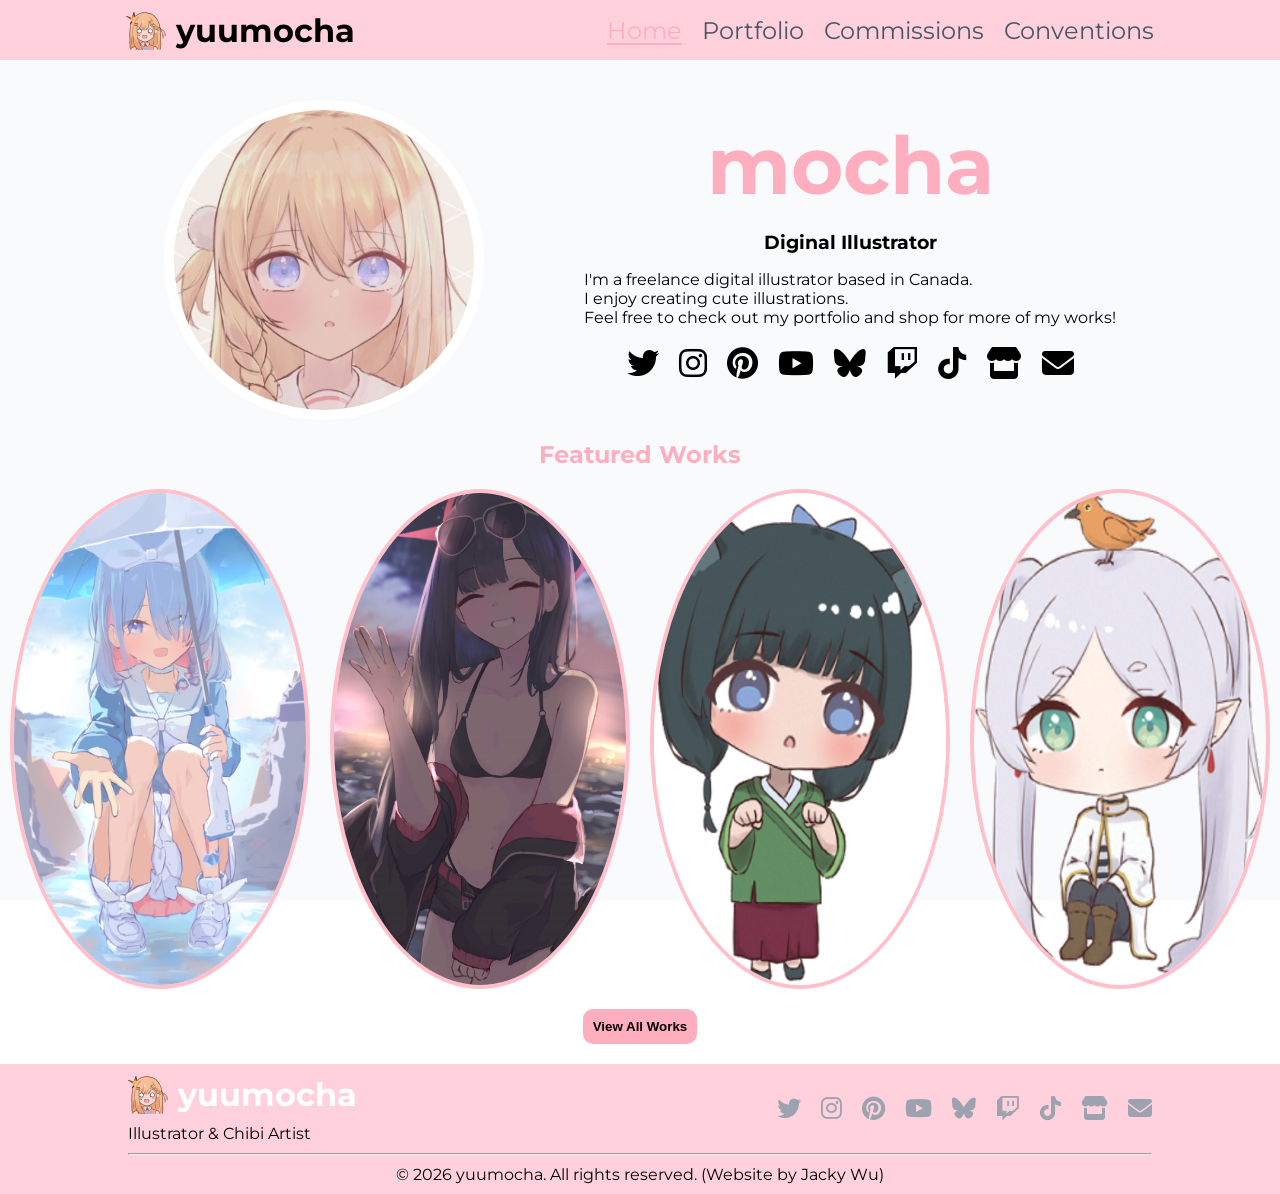
==== index.html @ 51f770c9 "style: transition between profile images on hover" ====
<!doctype html>
<html lang="en">
  <head>
    <meta charset="UTF-8" />
    <meta name="viewport" content="width=device-width, initial-scale=1.0" />
    <title>yuumocha's Portfolio</title>
    <link rel="icon" type="image/png" href="images/profile/profile2.png" />
    <!-- Google Fonts -->
    <link
      href="https://fonts.googleapis.com/css2?family=Montserrat:wght@300;400;500;600;700&family=Playfair+Display:wght@400;500;600;700&display=swap"
      rel="stylesheet"
    />
    <!-- Font Awesome -->
    <link
      rel="stylesheet"
      href="https://cdnjs.cloudflare.com/ajax/libs/font-awesome/6.6.0/css/all.min.css"
    />
    <link rel="stylesheet" href="styles.css" />
  </head>
  <body>
    <div class="body-container">
      <!-- Navigation Bar -->
      <div class="navbar-container">
        <div class="logo-container">
          <img
            src="images/profile/profile2.png"
            alt="portfolio chibi logo"
            class="logo-img"
          />
          <div class="logo-name">yuumocha</div>
        </div>
        <nav class="navbar">
          <ul>
            <li><a href="#" class="active">Home</a></li>
            <li><a href="#">Portfolio</a></li>
            <li><a href="#">Commissions</a></li>
            <li><a href="#">Conventions</a></li>
          </ul>
        </nav>
      </div>

      <!-- Home Page -->
      <div class="page-container">
        <div class="portfolio-summary-container">
          <div class="portfolio-summary-image">
            <img
              src="images/profile/profile.jpg"
              alt="portfolio main image"
              class="profile-image1"
            />
            <img
              src="images/profile/profile1.png"
              alt="portfolio main image 2"
              class="profile-image2"
            />
          </div>
          <div class="portfolio-summary-info">
            <h1>mocha</h1>
            <h3>Diginal Illustrator</h3>
            <p>
              I'm a freelance digital illustrator based in Canada.<br />
              I enjoy creating cute illustrations.<br />
              Feel free to check out my portfolio and shop for more of my
              works!<br />
            </p>
            <div class="socials-navbar main-socials">
              <a href="https://x.com/yuumocha"
                ><i class="fa-brands fa-twitter"></i
              ></a>
              <a href="https://www.instagram.com/yuumochachino/"
                ><i class="fa-brands fa-instagram"></i
              ></a>
              <a href="https://www.pixiv.net/en/users/35984610"
                ><i class="fa-brands fa-pinterest"></i
              ></a>
              <a href="https://www.youtube.com/channel/UCB-SOvIv4w0SZqm8_0Cx8yw"
                ><i class="fa-brands fa-youtube"></i
              ></a>
              <a href="https://bsky.app/profile/mochachino.shop"
                ><i class="fa-brands fa-bluesky"></i
              ></a>
              <a href="https://www.twitch.tv/mangonuggets"
                ><i class="fa-brands fa-twitch"></i
              ></a>
              <a href="https://www.tiktok.com/@yuumocha"
                ><i class="fa-brands fa-tiktok"></i
              ></a>
              <a href="https://mochachino.shop/"
                ><i class="fa-solid fa-store"></i
              ></a>
              <a href="https://mochachino.shop/contact/"
                ><i class="fa-solid fa-envelope"></i
              ></a>
            </div>
          </div>
        </div>
        <div class="featured-works-container">
          <h2>Featured Works</h2>
          <div class="featured-works">
            <figure class="card">
              <img
                src="images/featured/featured1.jpg"
                alt="portfolio featured image 1"
              />
              <figcaption>Digital Illustration</figcaption>
            </figure>
            <figure class="card">
              <img
                src="images/featured/featured2.jpg"
                alt="portfolio featured image 2"
              />
              <figcaption>Digital Illustration</figcaption>
            </figure>
            <figure class="card">
              <img
                src="images/featured/featured3.png"
                alt="portfolio featured image 3"
              />
              <figcaption>Chibi Art</figcaption>
            </figure>
            <figure class="card">
              <img
                src="images/featured/featured4.png"
                alt="portfolio featured image 4"
              />
              <figcaption>Chibi Art</figcaption>
            </figure>
          </div>
          <button>View All Works</button>
        </div>
      </div>

      <!-- Footer -->
      <footer class="footer-container">
        <div class="footer-inner-container">
          <div class="footer-top">
            <div class="footer-brand">
              <div class="logo-container">
                <img
                  src="images/profile/profile2.png"
                  alt="portfolio chibi logo"
                  class="logo-img"
                />
                <div class="logo-name" style="color: white">yuumocha</div>
              </div>
              <div class="footer-brand-description">
                <span>Illustrator & Chibi Artist</span>
              </div>
            </div>
            <div class="socials-navbar">
              <a href="https://x.com/yuumocha"
                ><i class="fa-brands fa-twitter"></i
              ></a>
              <a href="https://www.instagram.com/yuumochachino/"
                ><i class="fa-brands fa-instagram"></i
              ></a>
              <a href="https://www.pixiv.net/en/users/35984610"
                ><i class="fa-brands fa-pinterest"></i
              ></a>
              <a href="https://www.youtube.com/channel/UCB-SOvIv4w0SZqm8_0Cx8yw"
                ><i class="fa-brands fa-youtube"></i
              ></a>
              <a href="https://bsky.app/profile/mochachino.shop"
                ><i class="fa-brands fa-bluesky"></i
              ></a>
              <a href="https://www.twitch.tv/mangonuggets"
                ><i class="fa-brands fa-twitch"></i
              ></a>
              <a href="https://www.tiktok.com/@yuumocha"
                ><i class="fa-brands fa-tiktok"></i
              ></a>
              <a href="https://mochachino.shop/"
                ><i class="fa-solid fa-store"></i
              ></a>
              <a href="https://mochachino.shop/contact/"
                ><i class="fa-solid fa-envelope"></i
              ></a>
            </div>
          </div>
          <hr class="footer-divider" />
          <div class="footer-bottom">
            <span>© 2026 yuumocha. All rights reserved.</span>
            <span>(Website by Jacky Wu)</span>
          </div>
        </div>
      </footer>
    </div>
    <script src="script.js"></script>
  </body>
</html>
---- styles.css ----
/*
Background Colors: #ffffff (White), #f9fafb, #ffe6eb, #ffd1dc
Text Colors: #ffffff, #ffaec0, #9ca3af, #4b5563, #374151, #1f2937, #000000 (Black)
*/

/* CSS Reset */

*,
*::before,
*::after {
  box-sizing: border-box;
}

* {
  margin: 0;
  padding: 0;
}

.body-container {
  font-family: Montserrat, sans-serif;
  background-color: #f9fafb;
  height: 100vh;
  display: flex;
  flex-direction: column;
  justify-content: space-between;
}

/* Navigation Bar */

.navbar-container {
  background-color: #ffd1dc;
  display: flex;
  justify-content: space-around;
  padding-top: 10px;
  padding-bottom: 10px;
  position: fixed;
  width: 100%;
}

.logo-container {
  display: flex;
  align-items: center;
}

.logo-img {
  width: 40px;
  height: 40px;
  margin-right: 10px;
}

.logo-name {
  font-size: 2rem;
  font-weight: bold;
}

.navbar {
  display: flex;
  align-items: center;
}

.navbar > ul {
  display: flex;
  list-style: none;
  gap: 20px;
}

.navbar a {
  display: inline-block;
  font-size: 1.5rem;
  text-decoration: none;
  color: #4b5563;
  position: relative;
  transition:
    color 0.3s ease,
    transform 0.3s ease;
}

.navbar a:hover {
  color: #ffaec0;
  transform: translate(2px, -2px);
}

.navbar a::after {
  content: "";
  position: absolute;
  left: 0;
  bottom: 0;
  width: 0;
  height: 2px;
  background-color: #ffaec0;
}

.navbar a.active {
  color: #ffaec0;
}

.navbar a.active::after {
  width: 100%;
}

/* Footer */

.footer-container {
  background-color: #ffd1dc;
  display: flex;
  justify-content: center;
  align-items: center;
}

.footer-inner-container {
  display: flex;
  flex-direction: column;
  align-items: center;
  width: 80%;
}

.footer-top,
.footer-bottom {
  margin: 10px 0;
}

.footer-top {
  width: 100%;
  display: flex;
  justify-content: space-between;
  align-items: center;
}

.footer-brand > .logo-container {
  margin-bottom: 10px;
}

.socials-navbar {
  display: flex;
  gap: 20px;
}

.socials-navbar a {
  color: #9ca3af;
  font-size: 1.5rem;
  transition:
    color 0.3s ease,
    transform 0.3s ease;
}

.socials-navbar a:hover {
  color: white;
}

.footer-divider {
  width: 100%;
}

/* Home Page */

h1 {
  font-size: 5rem;
  color: #ffaec0;
}

h2 {
  color: #ffaec0;
}

.page-container {
  margin-top: 100px;
  display: flex;
  flex-direction: column;
  justify-content: center;
  align-items: center;
  gap: 20px;
}

.portfolio-summary-container {
  width: 100%;
  display: flex;
  gap: 100px;
  justify-content: center;
}

.portfolio-summary-image {
  width: 320px;
  height: 320px;
}

.portfolio-summary-image > img {
  width: 320px;
  height: 320px;
  border: 10px solid white;
  border-radius: 50%;
}

.profile-image2 {
  display: none;
}

.portfolio-summary-image:hover .profile-image1 {
  display: none;
}

.portfolio-summary-image:hover .profile-image2 {
  display: block;
}

.portfolio-summary-info {
  margin-bottom: 20px;
  display: flex;
  flex-direction: column;
  align-items: center;
  justify-content: space-evenly;
}

.portfolio-summary-info > p {
  max-width: 600px;
}

.main-socials > a {
  font-size: 2rem;
  color: black;
}

.main-socials > a:hover {
  color: #ffaec0;
  transform: translate(2px, -2px);
}

.featured-works-container {
  display: flex;
  flex-direction: column;
  align-items: center;
  gap: 20px;
}

.featured-works {
  display: grid;
  grid-template-columns: repeat(4, 1fr);
  gap: 20px;
}

.card {
  max-width: 300px;
  height: 500px;
  display: flex;
  flex-direction: column;
  align-items: center;
  border: 4px solid pink;
  border-radius: 50%;
  overflow: hidden;
  position: relative;
  transition: border-radius 0.3s ease;
}

.card:hover {
  border-radius: 5px;
  border: 2px solid pink;
}

.card:hover figcaption {
  position: static;
  opacity: 1;
}

figcaption {
  position: absolute;
  bottom: 0;
  opacity: 0;
}

.card > img {
  width: 100%;
  height: 100%;
}

.featured-works-container > button {
  margin-bottom: 20px;
  padding: 10px;
  border-radius: 10px;
  background-color: #ffaec0;
  font-weight: bold;
  cursor: pointer;
  border: none;
}
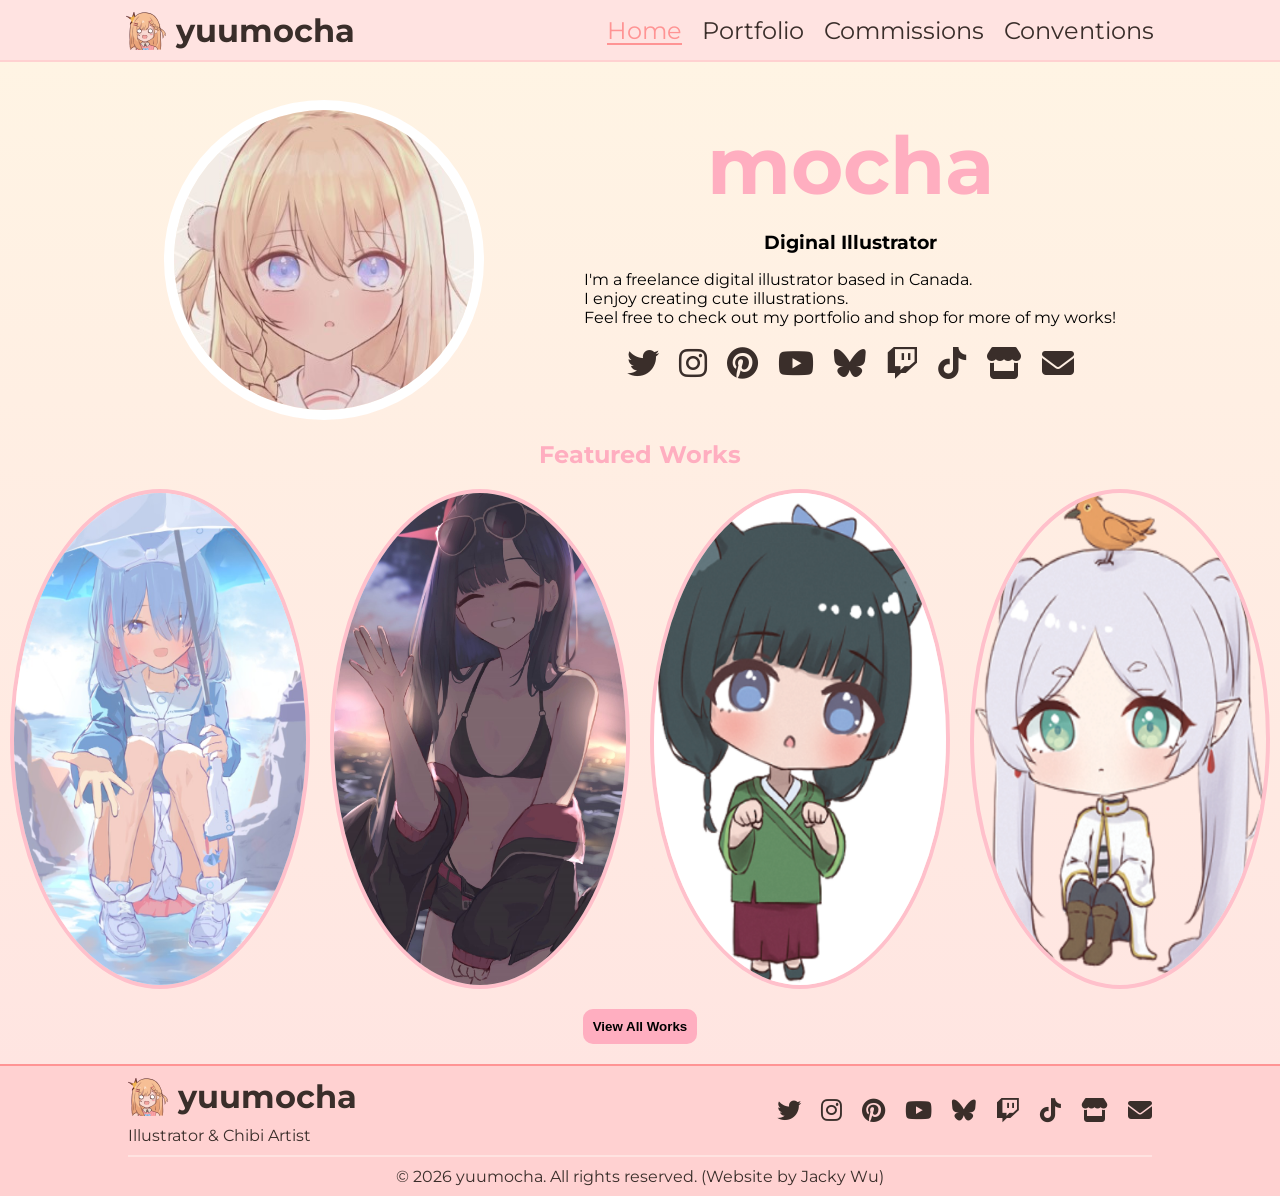
==== commit 10ae887c: "style(footer): use consistent colours for text, hover, and divider" ====
--- a/index.html
+++ b/index.html
@@ -36,6 +36,11 @@
             <li><a href="#">Commissions</a></li>
             <li><a href="#">Conventions</a></li>
           </ul>
+        </nav>
+        <nav class="hamburger-navbar">
+          <hr />
+          <hr />
+          <hr />
         </nav>
       </div>
 
@@ -141,7 +146,7 @@
                   alt="portfolio chibi logo"
                   class="logo-img"
                 />
-                <div class="logo-name" style="color: white">yuumocha</div>
+                <div class="logo-name">yuumocha</div>
               </div>
               <div class="footer-brand-description">
                 <span>Illustrator & Chibi Artist</span>
--- a/styles.css
+++ b/styles.css
@@ -5,6 +5,21 @@
 
 /* CSS Reset */
 
+:root {
+  --primary-palette-color-1: #fff5e4;
+  --primary-palette-color-2: #ffe3e1;
+  --primary-palette-color-3: #ffd1d1;
+  --primary-palette-color-4: #ff9494;
+
+  --text-hover-color: var(--primary-palette-color-4);
+  --text-color: #3a2e2a;
+
+  --navbar-background-color: var(--primary-palette-color-2);
+  --navbar-bottom-border-color: var(--primary-palette-color-3);
+  --footer-top-border-color: var(--primary-palette-color-4);
+  --footer-background-color: var(--primary-palette-color-3);
+}
+
 *,
 *::before,
 *::after {
@@ -16,10 +31,18 @@
   padding: 0;
 }
 
+body {
+  min-height: 100vh;
+  font-family: Montserrat, sans-serif;
+  /* Gradient goes from top to bottom */
+  background: linear-gradient(
+    180deg,
+    var(--primary-palette-color-1) 0%,
+    var(--primary-palette-color-2) 100%
+  );
+}
+
 .body-container {
-  font-family: Montserrat, sans-serif;
-  background-color: #f9fafb;
-  height: 100vh;
   display: flex;
   flex-direction: column;
   justify-content: space-between;
@@ -27,14 +50,21 @@
 
 /* Navigation Bar */
 
+/* Hamburger Menu */
+.hamburger-navbar {
+  display: none;
+}
+
 .navbar-container {
-  background-color: #ffd1dc;
+  background-color: var(--navbar-background-color);
   display: flex;
   justify-content: space-around;
   padding-top: 10px;
   padding-bottom: 10px;
   position: fixed;
   width: 100%;
+  z-index: 9999;
+  border-bottom: 2px solid var(--navbar-bottom-border-color);
 }
 
 .logo-container {
@@ -51,6 +81,7 @@
 .logo-name {
   font-size: 2rem;
   font-weight: bold;
+  color: var(--text-color);
 }
 
 .navbar {
@@ -68,7 +99,7 @@
   display: inline-block;
   font-size: 1.5rem;
   text-decoration: none;
-  color: #4b5563;
+  color: var(--text-color);
   position: relative;
   transition:
     color 0.3s ease,
@@ -76,7 +107,7 @@
 }
 
 .navbar a:hover {
-  color: #ffaec0;
+  color: var(--text-hover-color);
   transform: translate(2px, -2px);
 }
 
@@ -87,11 +118,11 @@
   bottom: 0;
   width: 0;
   height: 2px;
-  background-color: #ffaec0;
+  background-color: var(--text-hover-color);
 }
 
 .navbar a.active {
-  color: #ffaec0;
+  color: var(--text-hover-color);
 }
 
 .navbar a.active::after {
@@ -101,10 +132,12 @@
 /* Footer */
 
 .footer-container {
-  background-color: #ffd1dc;
+  background-color: var(--footer-background-color);
+  color: var(--text-color);
   display: flex;
   justify-content: center;
   align-items: center;
+  border-top: 2px solid var(--footer-top-border-color);
 }
 
 .footer-inner-container {
@@ -136,7 +169,7 @@
 }
 
 .socials-navbar a {
-  color: #9ca3af;
+  color: var(--text-color);
   font-size: 1.5rem;
   transition:
     color 0.3s ease,
@@ -144,10 +177,12 @@
 }
 
 .socials-navbar a:hover {
-  color: white;
+  color: var(--text-hover-color);
+  transform: translate(2px, -2px);
 }
 
 .footer-divider {
+  border: 1px solid var(--primary-palette-color-2);
   width: 100%;
 }
 
@@ -216,12 +251,6 @@
 
 .main-socials > a {
   font-size: 2rem;
-  color: black;
-}
-
-.main-socials > a:hover {
-  color: #ffaec0;
-  transform: translate(2px, -2px);
 }
 
 .featured-works-container {
@@ -280,3 +309,45 @@
   cursor: pointer;
   border: none;
 }
+
+/* Media Queries */
+@media (max-width: 768px) {
+  .navbar {
+    display: none;
+  }
+  .hamburger-navbar {
+    width: 40px;
+    display: flex;
+    flex-direction: column;
+    justify-content: center;
+    gap: 6px;
+  }
+  .portfolio-summary-container {
+    flex-direction: column;
+    align-items: center;
+    gap: 1px;
+  }
+  .portfolio-summary-info > p {
+    text-align: center;
+  }
+  .main-socials {
+    display: grid;
+    grid-template-columns: repeat(3, 1fr);
+  }
+  .featured-works {
+    grid-template-columns: 1fr;
+  }
+  .footer-inner-container {
+    gap: 10px;
+  }
+  .footer-top {
+    flex-direction: column;
+    gap: 10px;
+  }
+  .footer-brand {
+    display: flex;
+    flex-direction: column;
+    align-items: center;
+    justify-content: center;
+  }
+}
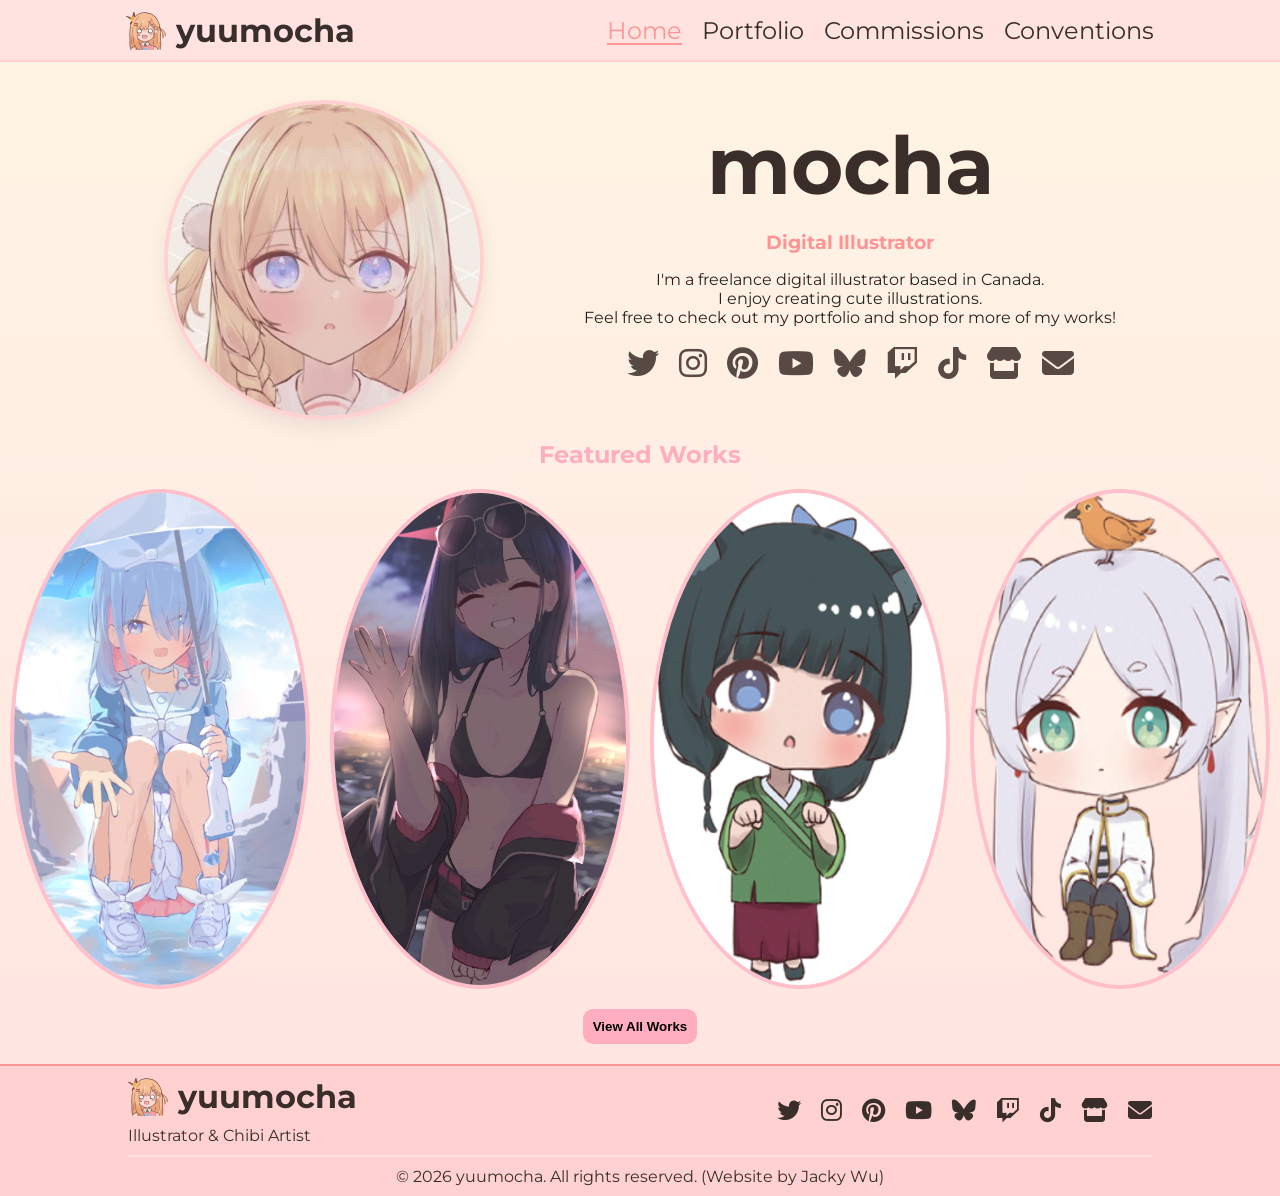
==== commit a7735ce2: "style(portfolio-summary): center align section and turn opacity down slightly for description and li" ====
--- a/index.html
+++ b/index.html
@@ -61,7 +61,7 @@
           </div>
           <div class="portfolio-summary-info">
             <h1>mocha</h1>
-            <h3>Diginal Illustrator</h3>
+            <h3>Digital Illustrator</h3>
             <p>
               I'm a freelance digital illustrator based in Canada.<br />
               I enjoy creating cute illustrations.<br />
--- a/styles.css
+++ b/styles.css
@@ -190,11 +190,15 @@
 
 h1 {
   font-size: 5rem;
-  color: #ffaec0;
+  color: var(--text-color);
 }
 
 h2 {
   color: #ffaec0;
+}
+
+h3 {
+  color: var(--primary-palette-color-4);
 }
 
 .page-container {
@@ -221,8 +225,9 @@
 .portfolio-summary-image > img {
   width: 320px;
   height: 320px;
-  border: 10px solid white;
+  border: 4px solid var(--primary-palette-color-3);
   border-radius: 50%;
+  box-shadow: 0 8px 20px rgba(0, 0, 0, 0.08);
 }
 
 .profile-image2 {
@@ -245,8 +250,14 @@
   justify-content: space-evenly;
 }
 
+.portfolio-summary-info > p,
+.main-socials > a {
+  opacity: 0.85;
+}
+
 .portfolio-summary-info > p {
   max-width: 600px;
+  text-align: center;
 }
 
 .main-socials > a {
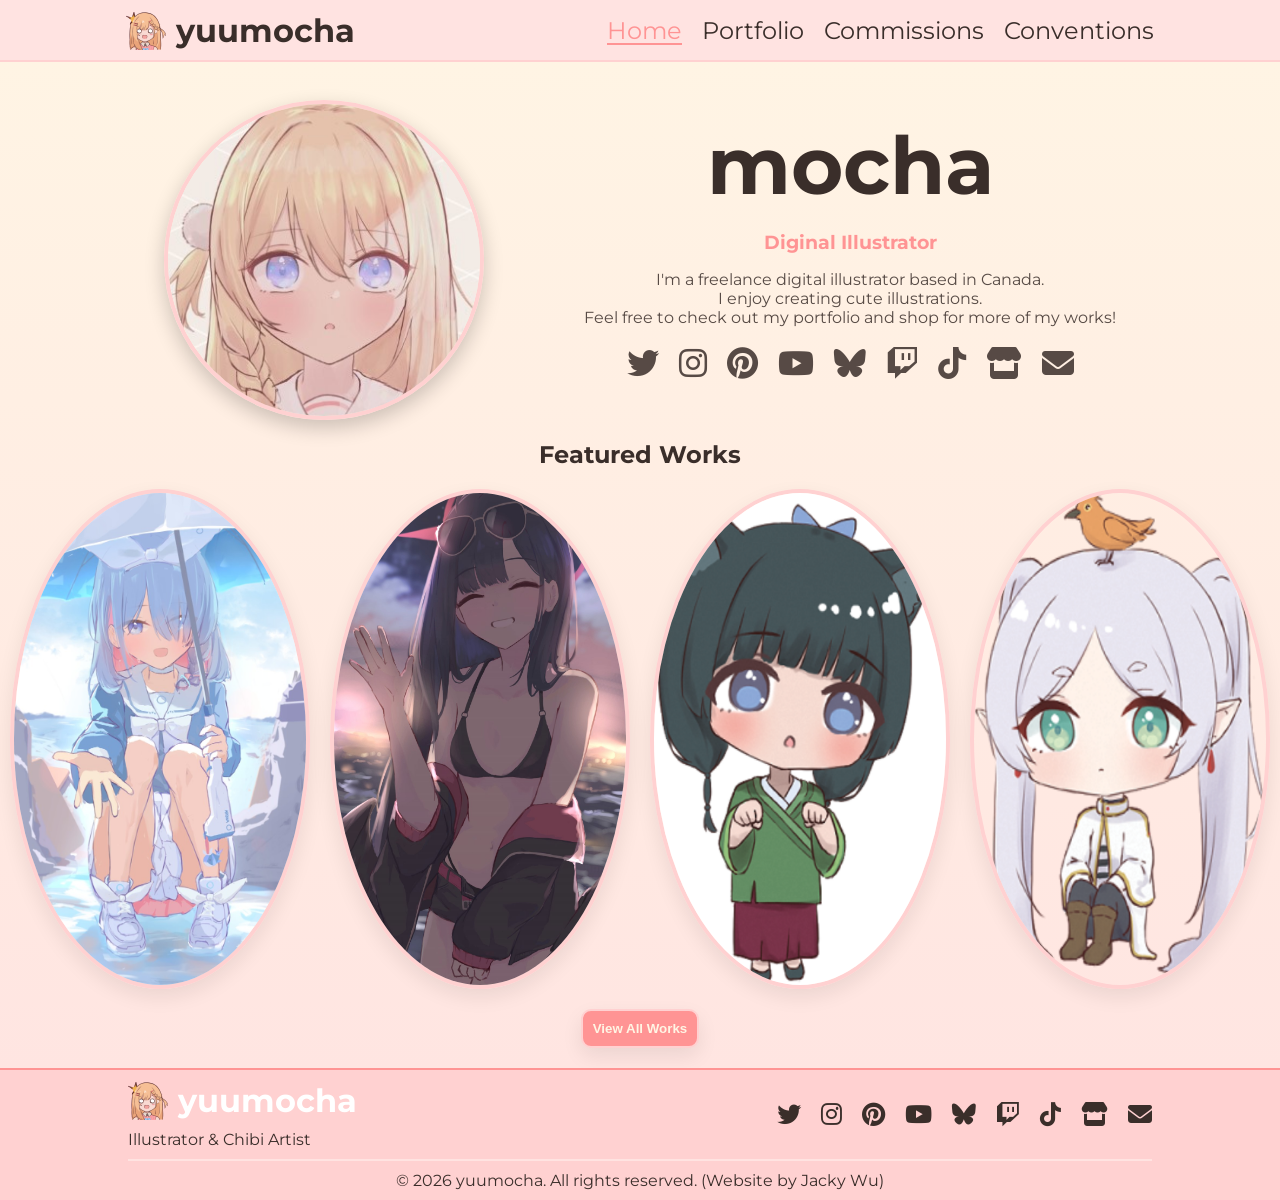
==== commit dc1cb6b3: "feat: dynamically add navbar and footer - navbar and footer are now reusable components" ====
--- a/index.html
+++ b/index.html
@@ -20,29 +20,7 @@
   <body>
     <div class="body-container">
       <!-- Navigation Bar -->
-      <div class="navbar-container">
-        <div class="logo-container">
-          <img
-            src="images/profile/profile2.png"
-            alt="portfolio chibi logo"
-            class="logo-img"
-          />
-          <div class="logo-name">yuumocha</div>
-        </div>
-        <nav class="navbar">
-          <ul>
-            <li><a href="#" class="active">Home</a></li>
-            <li><a href="#">Portfolio</a></li>
-            <li><a href="#">Commissions</a></li>
-            <li><a href="#">Conventions</a></li>
-          </ul>
-        </nav>
-        <nav class="hamburger-navbar">
-          <hr />
-          <hr />
-          <hr />
-        </nav>
-      </div>
+      <div id="navbar"></div>
 
       <!-- Home Page -->
       <div class="page-container">
@@ -61,7 +39,7 @@
           </div>
           <div class="portfolio-summary-info">
             <h1>mocha</h1>
-            <h3>Digital Illustrator</h3>
+            <h3>Diginal Illustrator</h3>
             <p>
               I'm a freelance digital illustrator based in Canada.<br />
               I enjoy creating cute illustrations.<br />
@@ -136,60 +114,9 @@
       </div>
 
       <!-- Footer -->
-      <footer class="footer-container">
-        <div class="footer-inner-container">
-          <div class="footer-top">
-            <div class="footer-brand">
-              <div class="logo-container">
-                <img
-                  src="images/profile/profile2.png"
-                  alt="portfolio chibi logo"
-                  class="logo-img"
-                />
-                <div class="logo-name">yuumocha</div>
-              </div>
-              <div class="footer-brand-description">
-                <span>Illustrator & Chibi Artist</span>
-              </div>
-            </div>
-            <div class="socials-navbar">
-              <a href="https://x.com/yuumocha"
-                ><i class="fa-brands fa-twitter"></i
-              ></a>
-              <a href="https://www.instagram.com/yuumochachino/"
-                ><i class="fa-brands fa-instagram"></i
-              ></a>
-              <a href="https://www.pixiv.net/en/users/35984610"
-                ><i class="fa-brands fa-pinterest"></i
-              ></a>
-              <a href="https://www.youtube.com/channel/UCB-SOvIv4w0SZqm8_0Cx8yw"
-                ><i class="fa-brands fa-youtube"></i
-              ></a>
-              <a href="https://bsky.app/profile/mochachino.shop"
-                ><i class="fa-brands fa-bluesky"></i
-              ></a>
-              <a href="https://www.twitch.tv/mangonuggets"
-                ><i class="fa-brands fa-twitch"></i
-              ></a>
-              <a href="https://www.tiktok.com/@yuumocha"
-                ><i class="fa-brands fa-tiktok"></i
-              ></a>
-              <a href="https://mochachino.shop/"
-                ><i class="fa-solid fa-store"></i
-              ></a>
-              <a href="https://mochachino.shop/contact/"
-                ><i class="fa-solid fa-envelope"></i
-              ></a>
-            </div>
-          </div>
-          <hr class="footer-divider" />
-          <div class="footer-bottom">
-            <span>© 2026 yuumocha. All rights reserved.</span>
-            <span>(Website by Jacky Wu)</span>
-          </div>
-        </div>
-      </footer>
+      <div id="footer"></div>
     </div>
+    <script src="layout.js"></script>
     <script src="script.js"></script>
   </body>
 </html>
--- a/styles.css
+++ b/styles.css
@@ -50,7 +50,7 @@
 
 /* Navigation Bar */
 
-/* Hamburger Menu */
+/* Hamburger Menu (Mobile) */
 .hamburger-navbar {
   display: none;
 }
@@ -188,13 +188,13 @@
 
 /* Home Page */
 
+h1,
+h2 {
+  color: var(--text-color);
+}
+
 h1 {
   font-size: 5rem;
-  color: var(--text-color);
-}
-
-h2 {
-  color: #ffaec0;
 }
 
 h3 {
@@ -208,6 +208,7 @@
   justify-content: center;
   align-items: center;
   gap: 20px;
+  color: var(--text-color);
 }
 
 .portfolio-summary-container {
@@ -227,7 +228,11 @@
   height: 320px;
   border: 4px solid var(--primary-palette-color-3);
   border-radius: 50%;
-  box-shadow: 0 8px 20px rgba(0, 0, 0, 0.08);
+  box-shadow: 0 8px 20px rgba(0, 0, 0, 0.2);
+}
+
+.portfolio-summary-image > img:hover {
+  border: 4px solid var(--primary-palette-color-4);
 }
 
 .profile-image2 {
@@ -283,16 +288,18 @@
   display: flex;
   flex-direction: column;
   align-items: center;
-  border: 4px solid pink;
+  border: 4px solid var(--primary-palette-color-3);
   border-radius: 50%;
   overflow: hidden;
   position: relative;
   transition: border-radius 0.3s ease;
+  box-shadow: 0 8px 20px rgba(0, 0, 0, 0.08);
 }
 
 .card:hover {
   border-radius: 5px;
-  border: 2px solid pink;
+  border: 2px solid var(--primary-palette-color-4);
+  box-shadow: 0 8px 20px rgba(0, 0, 0, 0.16);
 }
 
 .card:hover figcaption {
@@ -315,10 +322,17 @@
   margin-bottom: 20px;
   padding: 10px;
   border-radius: 10px;
-  background-color: #ffaec0;
+  background-color: var(--primary-palette-color-4);
+  color: var(--primary-palette-color-1);
   font-weight: bold;
   cursor: pointer;
-  border: none;
+  border: 2px solid var(--primary-palette-color-3);
+  box-shadow: 0 8px 20px rgba(0, 0, 0, 0.08);
+}
+
+.featured-works-container > button:hover {
+  border: 2px solid var(--primary-palette-color-1);
+  box-shadow: 0 8px 20px rgba(0, 0, 0, 0.16);
 }
 
 /* Media Queries */
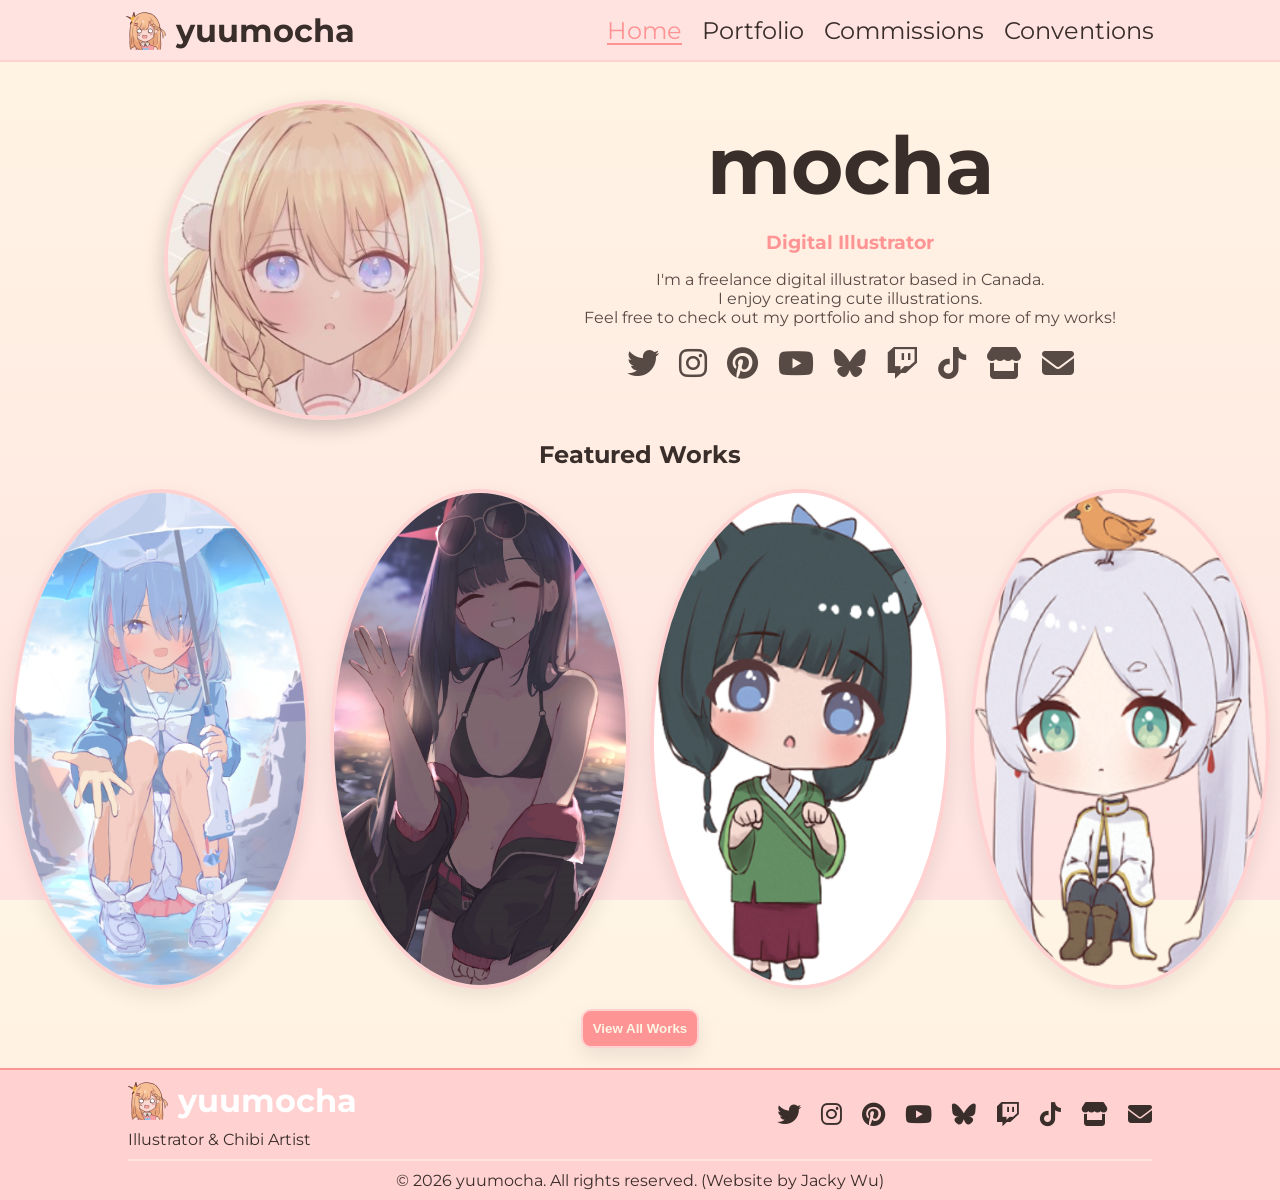
==== commit 39ca471c: "Merge branch 'main' into feat/navbar-footer-pages" ====
--- a/index.html
+++ b/index.html
@@ -39,7 +39,7 @@
           </div>
           <div class="portfolio-summary-info">
             <h1>mocha</h1>
-            <h3>Diginal Illustrator</h3>
+            <h3>Digital Illustrator</h3>
             <p>
               I'm a freelance digital illustrator based in Canada.<br />
               I enjoy creating cute illustrations.<br />
--- a/styles.css
+++ b/styles.css
@@ -43,6 +43,7 @@
 }
 
 .body-container {
+  height: 100vh;
   display: flex;
   flex-direction: column;
   justify-content: space-between;
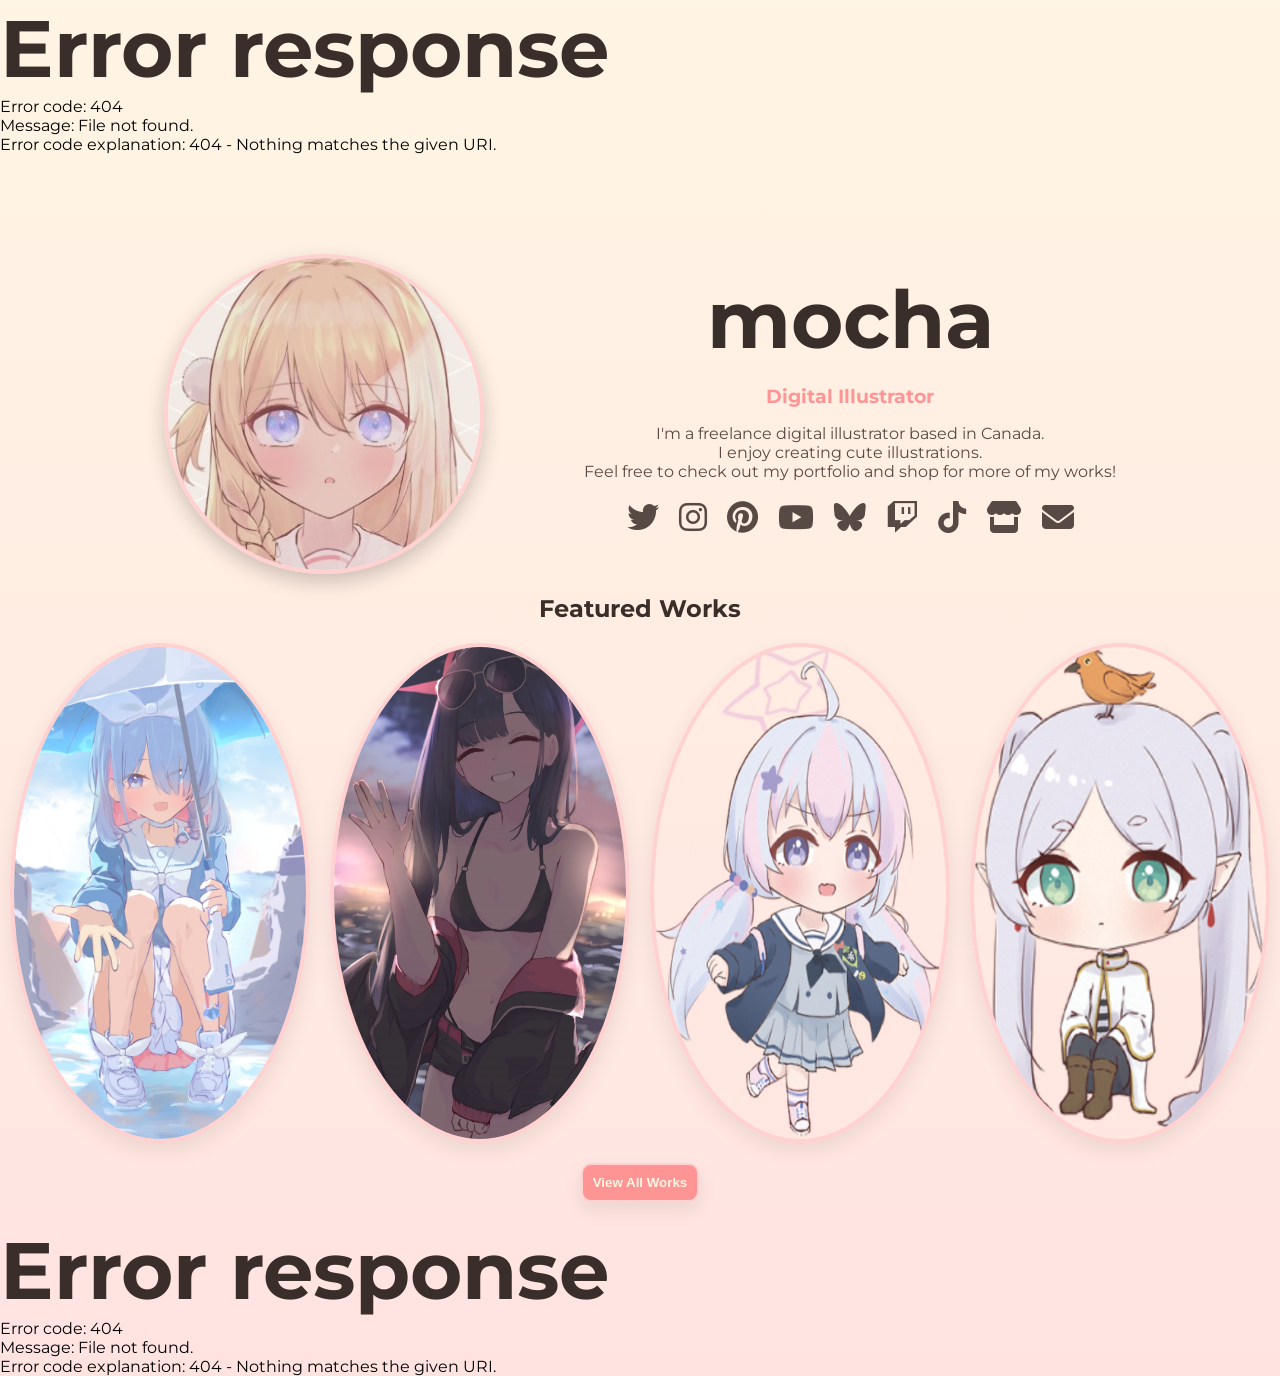
==== commit fd20f72f: "fix: all pages use relative paths" ====
--- a/index.html
+++ b/index.html
@@ -15,7 +15,7 @@
       rel="stylesheet"
       href="https://cdnjs.cloudflare.com/ajax/libs/font-awesome/6.6.0/css/all.min.css"
     />
-    <link rel="stylesheet" href="styles.css" />
+    <link rel="stylesheet" href="./styles.css" />
   </head>
   <body>
     <div class="body-container">
@@ -116,7 +116,7 @@
       <!-- Footer -->
       <div id="footer"></div>
     </div>
-    <script src="layout.js"></script>
-    <script src="script.js"></script>
+    <script src="./layout.js"></script>
+    <script src="./script.js"></script>
   </body>
 </html>
--- a/styles.css
+++ b/styles.css
@@ -43,7 +43,7 @@
 }
 
 .body-container {
-  height: 100vh;
+  min-height: 100vh;
   display: flex;
   flex-direction: column;
   justify-content: space-between;
@@ -377,3 +377,28 @@
     justify-content: center;
   }
 }
+
+/* Portfolio Page */
+
+.tabs .active {
+  color: var(--primary-palette-color-4);
+}
+
+/* Masonry Layout */
+.works-container {
+  width: 80%;
+  column-width: 300px;
+  column-gap: 20px;
+}
+
+.work {
+  break-inside: avoid;
+  margin-bottom: 20px;
+}
+
+.work > img {
+  width: 100%;
+  height: auto;
+  display: block;
+}
+/* Masonry Layout End */
